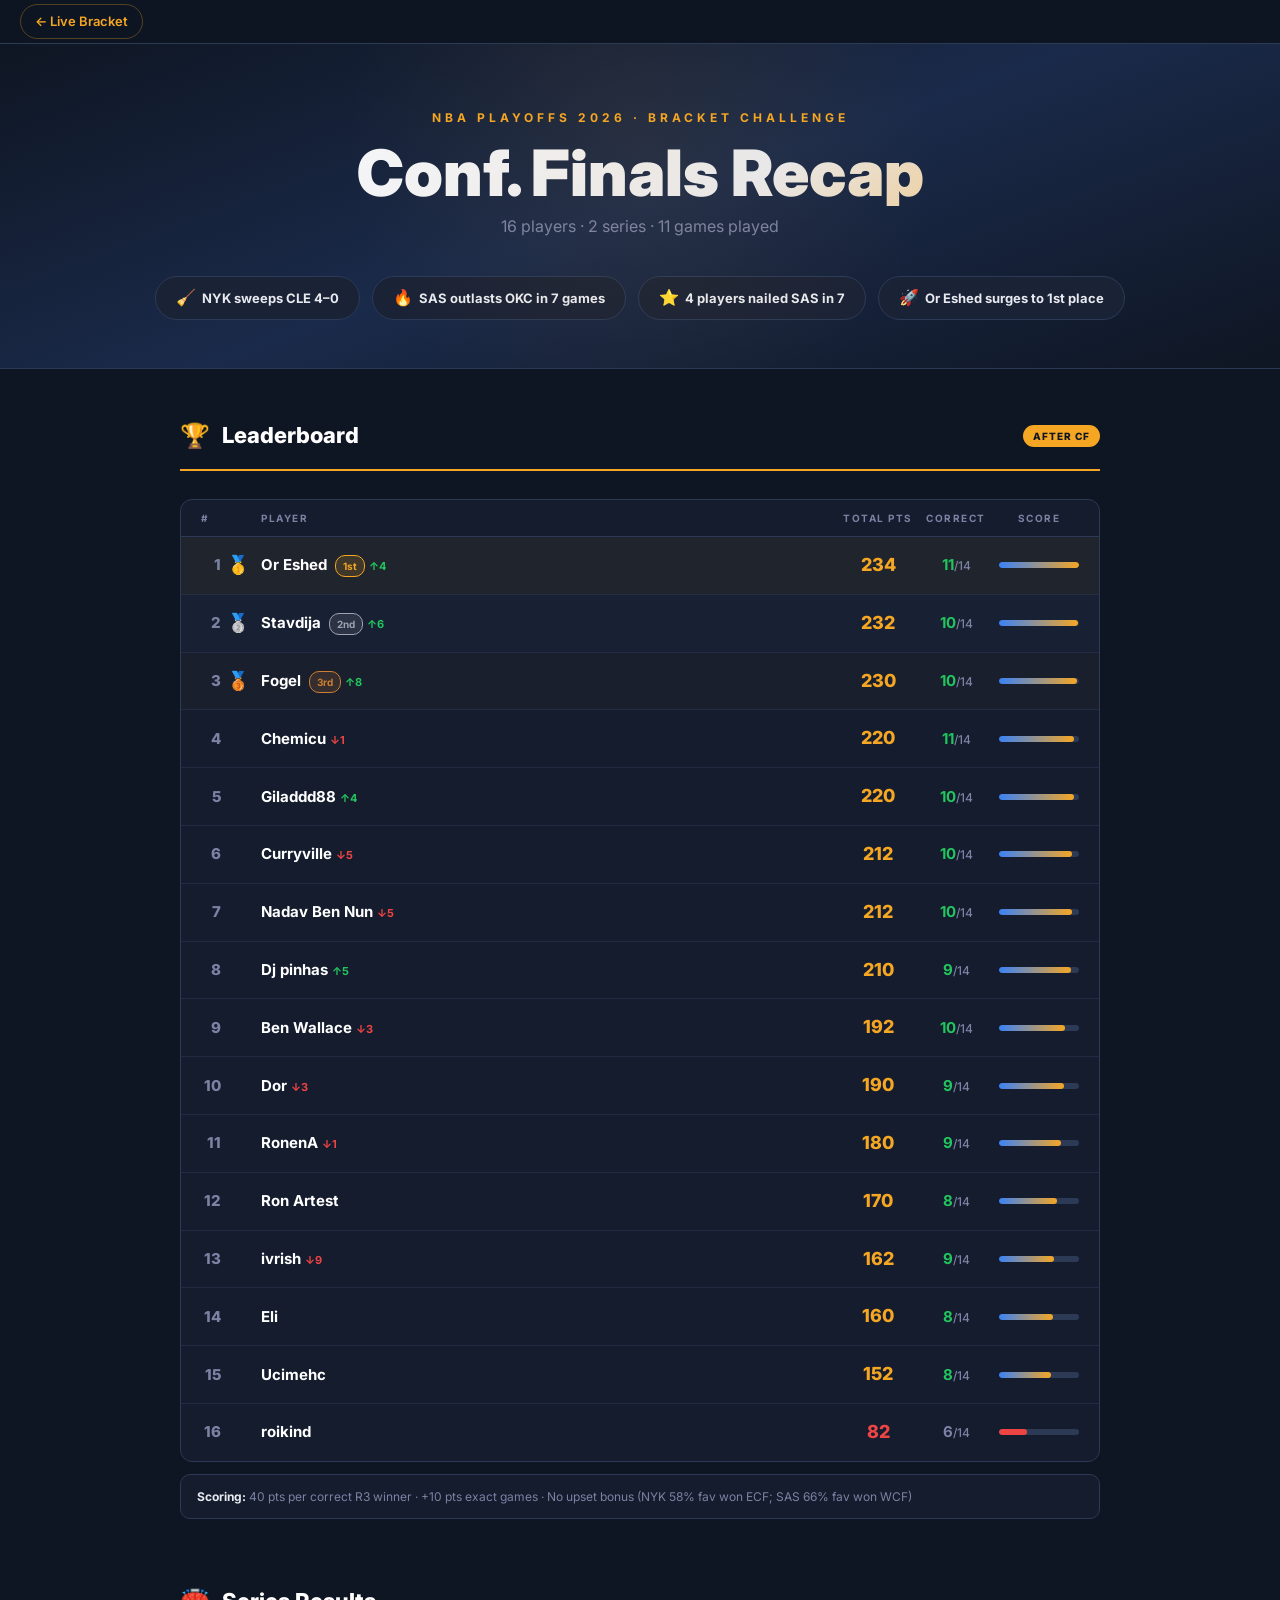
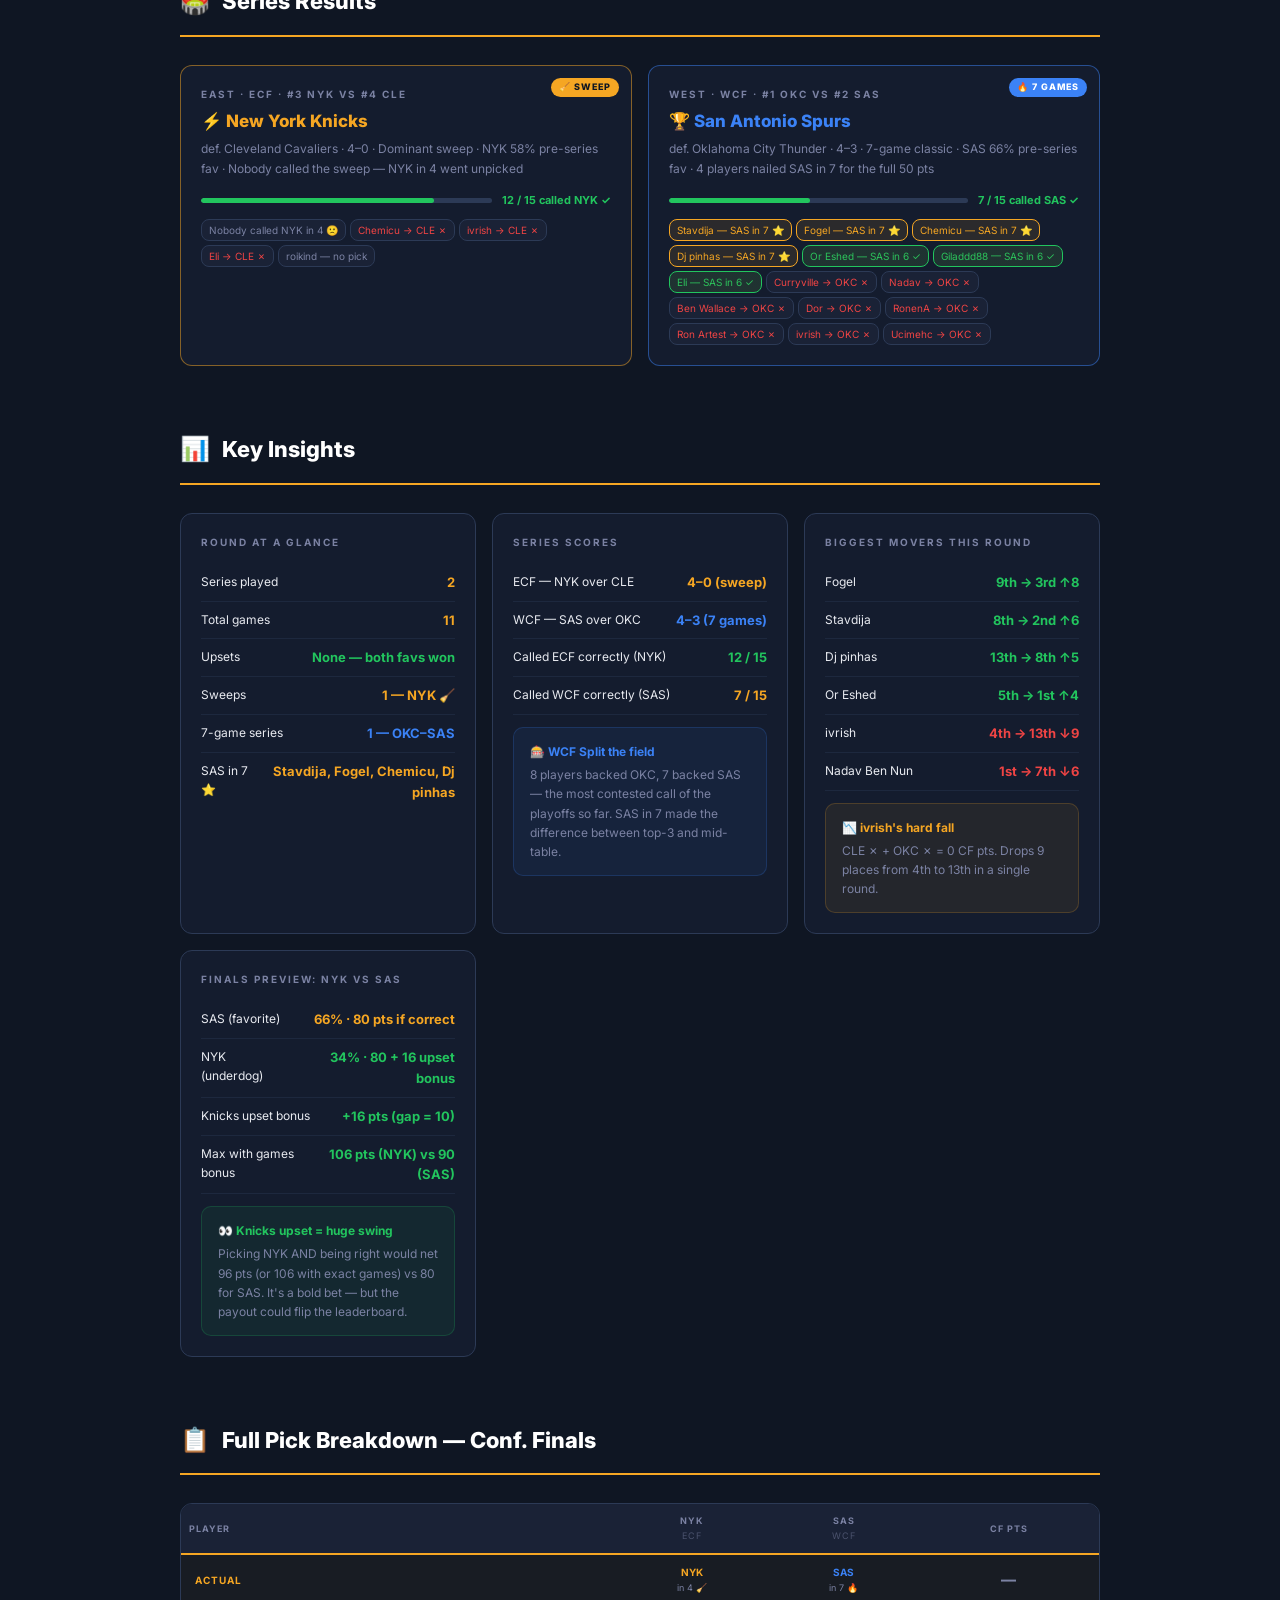
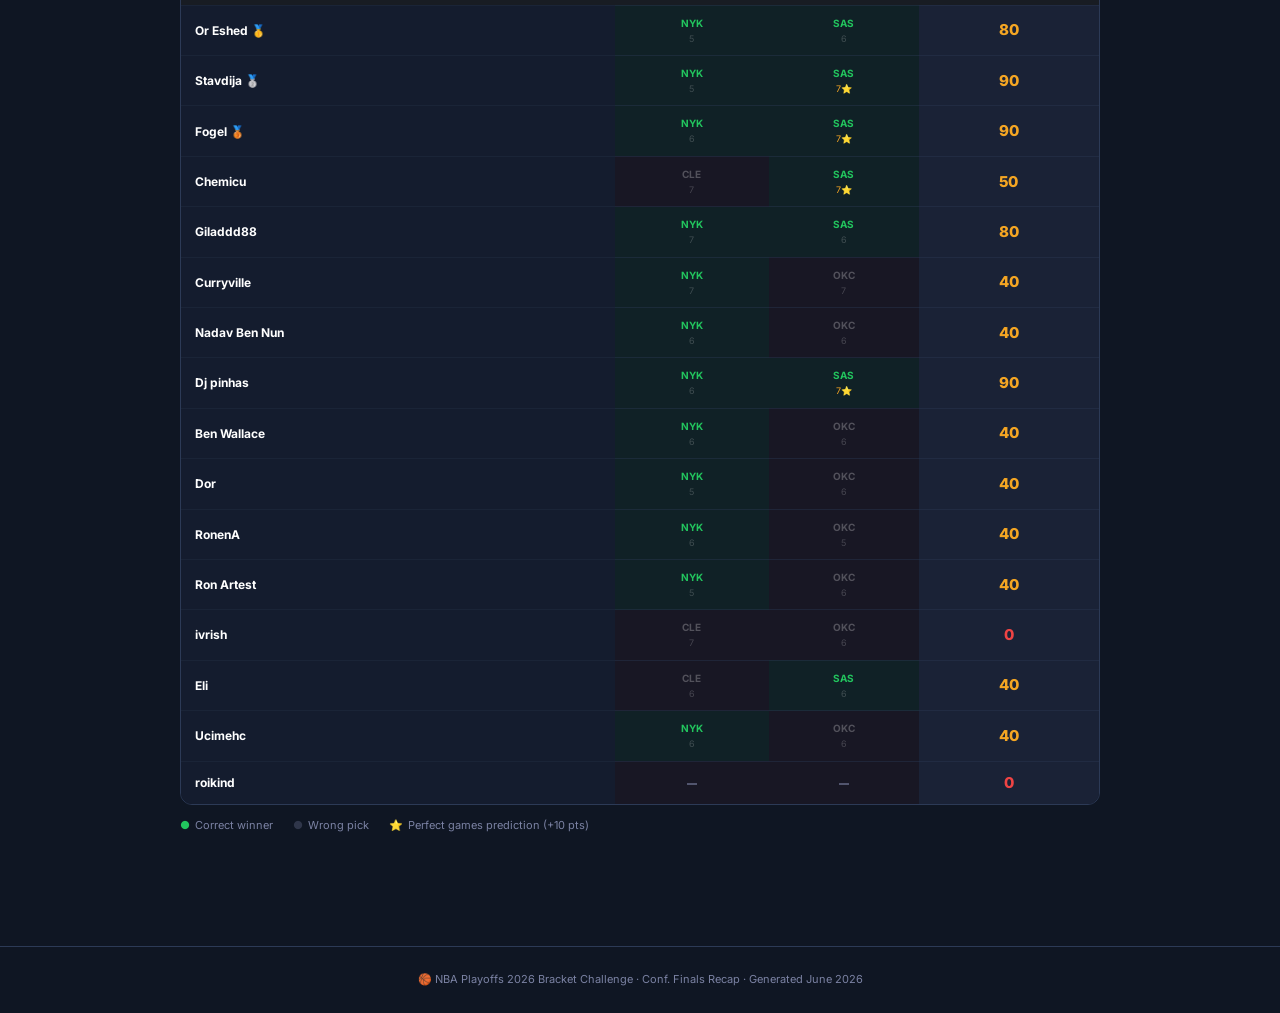
==== cf-recap.html @ 3fae3d91 "feat: add Conf. Finals recap page (cf-recap.html) NYK sweeps CLE 4-0; SAS defeats OKC 4-3 in 7 games" ====
<!DOCTYPE html>
<html lang="en">
<head>
<meta charset="UTF-8"/>
<meta name="viewport" content="width=device-width, initial-scale=1.0"/>
<title>NBA Playoffs 2026 — Conf. Finals Recap</title>
<link rel="preconnect" href="https://fonts.googleapis.com"/>
<link href="https://fonts.googleapis.com/css2?family=Inter:wght@400;500;600;700;800;900&display=swap" rel="stylesheet"/>
<style>
:root {
  --navy:   #0f1623;
  --navy2:  #141c2e;
  --navy3:  #1a2236;
  --border: #2c3a56;
  --gold:   #f5a623;
  --green:  #22c55e;
  --red:    #ef4444;
  --blue:   #3b82f6;
  --text:   #e8eaf0;
  --dim:    #7b82a3;
  --radius: 12px;
}
*{box-sizing:border-box;margin:0;padding:0}
html{scroll-behavior:smooth}
body{
  font-family:'Inter',-apple-system,sans-serif;
  background:var(--navy);color:var(--text);
  font-size:14px;line-height:1.6;
  min-height:100vh;
}

/* ── NAV ── */
nav{
  position:sticky;top:0;z-index:100;
  background:rgba(15,22,35,0.92);backdrop-filter:blur(12px);
  border-bottom:1px solid var(--border);
  padding:0 20px;
  display:flex;align-items:center;justify-content:flex-start;
  height:44px;
}
.back-link{
  padding:6px 14px;border-radius:20px;
  font-size:13px;font-weight:600;color:var(--gold);
  text-decoration:none;white-space:nowrap;
  border:1px solid rgba(245,166,35,.3);
  transition:background .15s;
}
.back-link:hover{background:rgba(245,166,35,.1)}

/* ── HERO ── */
.hero{
  background:linear-gradient(160deg,#0f1623 0%,#1a2a4a 50%,#0f1623 100%);
  padding:64px 24px 48px;text-align:center;
  border-bottom:1px solid var(--border);
  position:relative;overflow:hidden;
}
.hero::before{
  content:'';position:absolute;
  width:600px;height:600px;border-radius:50%;
  background:radial-gradient(circle,rgba(245,166,35,.07) 0%,transparent 70%);
  top:-200px;left:50%;transform:translateX(-50%);
  pointer-events:none;
}
.hero-eyebrow{font-size:12px;font-weight:700;letter-spacing:4px;text-transform:uppercase;color:var(--gold);margin-bottom:12px}
.hero-title{font-size:clamp(36px,7vw,64px);font-weight:900;line-height:1.05;
  background:linear-gradient(135deg,#fff 0%,#e8eaf0 60%,var(--gold) 100%);
  -webkit-background-clip:text;-webkit-text-fill-color:transparent;
  background-clip:text;margin-bottom:8px}
.hero-sub{font-size:16px;color:var(--dim);margin-bottom:36px}
.hero-pills{display:flex;gap:12px;justify-content:center;flex-wrap:wrap}
.pill{
  padding:8px 20px;border-radius:24px;
  background:var(--navy3);border:1px solid var(--border);
  font-size:13px;font-weight:700;
}
.pill span{color:var(--gold);margin-right:6px;font-size:16px}

/* ── LAYOUT ── */
.container{max-width:960px;margin:0 auto;padding:48px 20px}
.section{margin-bottom:64px;scroll-margin-top:64px}
.section-head{
  display:flex;align-items:center;gap:12px;
  margin-bottom:28px;padding-bottom:14px;
  border-bottom:2px solid var(--gold);
}
.section-icon{font-size:24px}
.section-title{font-size:22px;font-weight:800;color:#fff}
.section-badge{
  margin-left:auto;background:var(--gold);color:var(--navy);
  font-size:10px;font-weight:800;padding:3px 10px;border-radius:20px;
  letter-spacing:1px;text-transform:uppercase;
}

/* ── LEADERBOARD ── */
.lb-wrap{background:var(--navy2);border:1px solid var(--border);border-radius:var(--radius);overflow:hidden}
.lb-row{
  display:grid;
  grid-template-columns:52px 1fr 70px 70px 80px;
  align-items:center;
  padding:14px 20px;
  border-bottom:1px solid rgba(44,58,86,.5);
  transition:background .15s;
  gap:8px;
}
.lb-row:last-child{border-bottom:none}
.lb-row:hover{background:rgba(255,255,255,.02)}
.lb-row.gold-row{background:rgba(245,166,35,.05)}
.lb-row.silver-row{background:rgba(156,163,175,.03)}
.lb-row.bronze-row{background:rgba(205,127,50,.03)}
.lb-head{
  font-size:10px;font-weight:700;letter-spacing:1.5px;text-transform:uppercase;
  color:var(--dim);padding:10px 20px;
  display:grid;grid-template-columns:52px 1fr 70px 70px 80px;gap:8px;
  border-bottom:1px solid var(--border);
}
.lb-head span:nth-child(3),.lb-head span:nth-child(4),.lb-head span:nth-child(5){text-align:center}

.rank-wrap{display:flex;align-items:center;gap:6px}
.rank-n{font-size:15px;font-weight:800;color:var(--dim);min-width:20px;text-align:right}
.medal{font-size:18px}
.player-name{font-size:15px;font-weight:700;color:#fff}
.player-tag{
  display:inline-block;margin-left:8px;padding:2px 7px;
  border-radius:10px;font-size:10px;font-weight:700;vertical-align:middle;
}
.tag-g{background:rgba(245,166,35,.15);color:var(--gold);border:1px solid var(--gold)}
.tag-s{background:rgba(156,163,175,.15);color:#9ca3af;border:1px solid #9ca3af}
.tag-b{background:rgba(205,127,50,.15);color:#cd7f32;border:1px solid #cd7f32}

.arrow-up{font-size:11px;font-weight:700;color:var(--green);margin-left:4px}
.arrow-down{font-size:11px;font-weight:700;color:var(--red);margin-left:4px}

.pts{font-size:18px;font-weight:800;color:var(--gold);text-align:center}
.pts.low{color:var(--red)}
.correct{text-align:center;font-size:15px;font-weight:700;color:var(--green)}
.correct .tot{font-size:12px;color:var(--dim);font-weight:500}

.bar-col{display:flex;align-items:center;gap:8px}
.bar-bg{flex:1;height:6px;background:var(--border);border-radius:4px;overflow:hidden}
.bar-fill{height:100%;border-radius:4px;background:linear-gradient(90deg,var(--blue) 0%,var(--gold) 100%);transition:width .6s ease}
.bar-fill.red{background:var(--red)}

/* ── SERIES CARDS ── */
.series-grid{display:grid;grid-template-columns:repeat(auto-fit,minmax(280px,1fr));gap:16px}
.series-card{
  background:var(--navy2);border:1px solid var(--border);
  border-radius:var(--radius);padding:20px;
  transition:transform .2s,border-color .2s;
  position:relative;overflow:hidden;
}
.series-card:hover{transform:translateY(-2px)}
.series-card.sweep{border-color:rgba(245,166,35,.5)}
.series-card.classic{border-color:rgba(59,130,246,.5)}
.series-card.sweep::after{
  content:'🧹 SWEEP';
  position:absolute;top:12px;right:12px;
  background:var(--gold);color:var(--navy);
  font-size:9px;font-weight:800;letter-spacing:1px;
  padding:2px 8px;border-radius:10px;
}
.series-card.classic::after{
  content:'🔥 7 GAMES';
  position:absolute;top:12px;right:12px;
  background:var(--blue);color:#fff;
  font-size:9px;font-weight:800;letter-spacing:1px;
  padding:2px 8px;border-radius:10px;
}
.sc-conf{font-size:10px;font-weight:700;letter-spacing:2px;text-transform:uppercase;color:var(--dim);margin-bottom:6px}
.sc-winner{font-size:17px;font-weight:800;color:#fff;margin-bottom:4px}
.sc-winner.sweep-color{color:var(--gold)}
.sc-winner.classic-color{color:var(--blue)}
.sc-detail{font-size:12px;color:var(--dim);margin-bottom:14px}
.sc-bar-wrap{display:flex;align-items:center;gap:10px;margin-bottom:10px}
.sc-bar-bg{flex:1;height:5px;background:var(--border);border-radius:4px;overflow:hidden}
.sc-bar-fill{height:100%;border-radius:4px}
.sc-bar-fill.hit{background:var(--green)}
.sc-bar-fill.miss{background:var(--red)}
.sc-bar-label{font-size:11px;font-weight:700;white-space:nowrap}
.sc-bar-label.hit{color:var(--green)}
.sc-bar-label.miss{color:var(--red)}
.sc-names{display:flex;flex-wrap:wrap;gap:4px;margin-top:8px}
.sc-name{
  font-size:10px;padding:2px 7px;border-radius:8px;
  background:var(--navy3);color:var(--dim);border:1px solid var(--border);
}
.sc-name.hero{background:rgba(34,197,94,.1);color:var(--green);border-color:var(--green)}
.sc-name.star{background:rgba(245,166,35,.1);color:var(--gold);border-color:var(--gold)}

/* ── INSIGHTS ── */
.insights-grid{display:grid;grid-template-columns:repeat(auto-fit,minmax(280px,1fr));gap:16px}
.insight-card{
  background:var(--navy2);border:1px solid var(--border);
  border-radius:var(--radius);padding:20px;
}
.ic-title{
  font-size:10px;font-weight:700;letter-spacing:2px;text-transform:uppercase;
  color:var(--dim);margin-bottom:14px;
}
.ic-row{
  display:flex;align-items:flex-start;justify-content:space-between;
  padding:8px 0;border-bottom:1px solid rgba(44,58,86,.4);gap:12px;
}
.ic-row:last-child{border-bottom:none}
.ic-label{font-size:12px;color:var(--text)}
.ic-val{font-size:13px;font-weight:700;text-align:right}
.c-green{color:var(--green)}.c-gold{color:var(--gold)}.c-red{color:var(--red)}.c-blue{color:var(--blue)}

.callout{
  padding:14px 16px;border-radius:10px;margin-top:12px;
  font-size:12px;border:1px solid;
}
.callout.green{background:rgba(34,197,94,.07);border-color:rgba(34,197,94,.2);color:var(--green)}
.callout.gold{background:rgba(245,166,35,.07);border-color:rgba(245,166,35,.2);color:var(--gold)}
.callout.blue{background:rgba(59,130,246,.07);border-color:rgba(59,130,246,.2);color:var(--blue)}
.callout-head{font-weight:700;margin-bottom:4px}
.callout-body{color:var(--dim)}

/* ── PICK GRID ── */
.pick-scroll{overflow-x:auto;border-radius:var(--radius);border:1px solid var(--border)}
.pick-table{width:100%;border-collapse:collapse;font-size:11px;min-width:500px}
.pick-table th{
  padding:10px 8px;background:var(--navy3);
  font-size:9px;font-weight:700;letter-spacing:1px;text-transform:uppercase;
  color:var(--dim);text-align:center;border-bottom:1px solid var(--border);
  white-space:nowrap;
}
.pick-table th.left{text-align:left}
.pick-table td{
  padding:9px 8px;border-bottom:1px solid rgba(44,58,86,.4);
  text-align:center;vertical-align:middle;
}
.pick-table td.name-col{
  text-align:left;font-weight:700;font-size:12px;
  color:#fff;white-space:nowrap;padding-left:14px;
  background:var(--navy2);position:sticky;left:0;z-index:1;
}
.pick-table td.pts-col{font-size:15px;font-weight:800;color:var(--gold);background:var(--navy3)}
.pick-table td.pts-col.low{color:var(--red)}
.pick-table tr:last-child td{border-bottom:none}
.pick-table tr:hover td{background:rgba(255,255,255,.02)}
.pick-table tr:hover td.name-col{background:rgba(26,34,54,.9)}

.actual-row td{background:rgba(245,166,35,.04)!important;border-top:2px solid var(--gold)}
.actual-row td.name-col{color:var(--gold);font-size:10px;letter-spacing:1px}

.pc{display:flex;flex-direction:column;align-items:center;gap:1px}
.pc-team{font-size:10px;font-weight:700}
.pc-team.ok{color:var(--green)}
.pc-team.bad{color:rgba(255,255,255,.25)}
.pc-games{font-size:9px}
.pc-games.perfect{color:var(--gold)}
.pc-games.bad{color:rgba(255,255,255,.2)}

td.cell-ok{background:rgba(34,197,94,.06)!important}
td.cell-bad{background:rgba(239,68,68,.04)!important}

/* ── LEGEND ── */
.legend{display:flex;gap:20px;flex-wrap:wrap;margin-top:12px;font-size:11px;color:var(--dim)}
.legend-item{display:flex;align-items:center;gap:5px}

/* ── FOOTER ── */
footer{
  border-top:1px solid var(--border);
  padding:24px;text-align:center;
  font-size:11px;color:var(--dim);
}

/* ── RESPONSIVE ── */
@media(max-width:600px){
  .hero{padding:40px 16px 36px}
  .hero-pills{flex-direction:column;align-items:center}
  .pill{width:100%;max-width:320px;text-align:center}
  .container{padding:28px 14px}
  .section{margin-bottom:40px}
  .lb-row,.lb-head{grid-template-columns:44px 1fr 60px}
  .bar-col{display:none}
  .correct{display:none}
  .lb-head span:nth-child(4),.lb-head span:nth-child(5){display:none}
  .lb-row .correct{display:none}
  .series-grid,.insights-grid{grid-template-columns:1fr}
  .callout-body{font-size:11px}
}
</style>
</head>
<body>

<!-- NAV -->
<nav>
  <a class="back-link" href="index.html">← Live Bracket</a>
</nav>

<!-- HERO -->
<div class="hero">
  <div class="hero-eyebrow">NBA Playoffs 2026 · Bracket Challenge</div>
  <div class="hero-title">Conf. Finals Recap</div>
  <div class="hero-sub">16 players · 2 series · 11 games played</div>
  <div class="hero-pills">
    <div class="pill"><span>🧹</span>NYK sweeps CLE 4–0</div>
    <div class="pill"><span>🔥</span>SAS outlasts OKC in 7 games</div>
    <div class="pill"><span>⭐</span>4 players nailed SAS in 7</div>
    <div class="pill"><span>🚀</span>Or Eshed surges to 1st place</div>
  </div>
</div>

<div class="container">

<!-- ── LEADERBOARD ─────────────────────────────────────────── -->
<section class="section" id="leaderboard">
  <div class="section-head">
    <span class="section-icon">🏆</span>
    <span class="section-title">Leaderboard</span>
    <span class="section-badge">After CF</span>
  </div>

  <div class="lb-wrap">
    <div class="lb-head">
      <span>#</span><span>Player</span>
      <span style="text-align:center">Total Pts</span>
      <span style="text-align:center">Correct</span>
      <span>Score</span>
    </div>

    <div class="lb-row gold-row">
      <div class="rank-wrap"><span class="rank-n">1</span><span class="medal">🥇</span></div>
      <div><span class="player-name">Or Eshed</span><span class="player-tag tag-g">1st</span><span class="arrow-up">↑4</span></div>
      <div class="pts">234</div>
      <div class="correct">11<span class="tot">/14</span></div>
      <div class="bar-col"><div class="bar-bg"><div class="bar-fill" style="width:100%"></div></div></div>
    </div>
    <div class="lb-row silver-row">
      <div class="rank-wrap"><span class="rank-n">2</span><span class="medal">🥈</span></div>
      <div><span class="player-name">Stavdija</span><span class="player-tag tag-s">2nd</span><span class="arrow-up">↑6</span></div>
      <div class="pts">232</div>
      <div class="correct">10<span class="tot">/14</span></div>
      <div class="bar-col"><div class="bar-bg"><div class="bar-fill" style="width:99%"></div></div></div>
    </div>
    <div class="lb-row bronze-row">
      <div class="rank-wrap"><span class="rank-n">3</span><span class="medal">🥉</span></div>
      <div><span class="player-name">Fogel</span><span class="player-tag tag-b">3rd</span><span class="arrow-up">↑8</span></div>
      <div class="pts">230</div>
      <div class="correct">10<span class="tot">/14</span></div>
      <div class="bar-col"><div class="bar-bg"><div class="bar-fill" style="width:98%"></div></div></div>
    </div>
    <div class="lb-row">
      <div class="rank-wrap"><span class="rank-n">4</span></div>
      <div><span class="player-name">Chemicu</span><span class="arrow-down">↓1</span></div>
      <div class="pts">220</div>
      <div class="correct">11<span class="tot">/14</span></div>
      <div class="bar-col"><div class="bar-bg"><div class="bar-fill" style="width:94%"></div></div></div>
    </div>
    <div class="lb-row">
      <div class="rank-wrap"><span class="rank-n">5</span></div>
      <div><span class="player-name">Giladdd88</span><span class="arrow-up">↑4</span></div>
      <div class="pts">220</div>
      <div class="correct">10<span class="tot">/14</span></div>
      <div class="bar-col"><div class="bar-bg"><div class="bar-fill" style="width:94%"></div></div></div>
    </div>
    <div class="lb-row">
      <div class="rank-wrap"><span class="rank-n">6</span></div>
      <div><span class="player-name">Curryville</span><span class="arrow-down">↓5</span></div>
      <div class="pts">212</div>
      <div class="correct">10<span class="tot">/14</span></div>
      <div class="bar-col"><div class="bar-bg"><div class="bar-fill" style="width:91%"></div></div></div>
    </div>
    <div class="lb-row">
      <div class="rank-wrap"><span class="rank-n">7</span></div>
      <div><span class="player-name">Nadav Ben Nun</span><span class="arrow-down">↓5</span></div>
      <div class="pts">212</div>
      <div class="correct">10<span class="tot">/14</span></div>
      <div class="bar-col"><div class="bar-bg"><div class="bar-fill" style="width:91%"></div></div></div>
    </div>
    <div class="lb-row">
      <div class="rank-wrap"><span class="rank-n">8</span></div>
      <div><span class="player-name">Dj pinhas</span><span class="arrow-up">↑5</span></div>
      <div class="pts">210</div>
      <div class="correct">9<span class="tot">/14</span></div>
      <div class="bar-col"><div class="bar-bg"><div class="bar-fill" style="width:90%"></div></div></div>
    </div>
    <div class="lb-row">
      <div class="rank-wrap"><span class="rank-n">9</span></div>
      <div><span class="player-name">Ben Wallace</span><span class="arrow-down">↓3</span></div>
      <div class="pts">192</div>
      <div class="correct">10<span class="tot">/14</span></div>
      <div class="bar-col"><div class="bar-bg"><div class="bar-fill" style="width:82%"></div></div></div>
    </div>
    <div class="lb-row">
      <div class="rank-wrap"><span class="rank-n">10</span></div>
      <div><span class="player-name">Dor</span><span class="arrow-down">↓3</span></div>
      <div class="pts">190</div>
      <div class="correct">9<span class="tot">/14</span></div>
      <div class="bar-col"><div class="bar-bg"><div class="bar-fill" style="width:81%"></div></div></div>
    </div>
    <div class="lb-row">
      <div class="rank-wrap"><span class="rank-n">11</span></div>
      <div><span class="player-name">RonenA</span><span class="arrow-down">↓1</span></div>
      <div class="pts">180</div>
      <div class="correct">9<span class="tot">/14</span></div>
      <div class="bar-col"><div class="bar-bg"><div class="bar-fill" style="width:77%"></div></div></div>
    </div>
    <div class="lb-row">
      <div class="rank-wrap"><span class="rank-n">12</span></div>
      <div><span class="player-name">Ron Artest</span></div>
      <div class="pts">170</div>
      <div class="correct">8<span class="tot">/14</span></div>
      <div class="bar-col"><div class="bar-bg"><div class="bar-fill" style="width:73%"></div></div></div>
    </div>
    <div class="lb-row">
      <div class="rank-wrap"><span class="rank-n">13</span></div>
      <div><span class="player-name">ivrish</span><span class="arrow-down">↓9</span></div>
      <div class="pts">162</div>
      <div class="correct">9<span class="tot">/14</span></div>
      <div class="bar-col"><div class="bar-bg"><div class="bar-fill" style="width:69%"></div></div></div>
    </div>
    <div class="lb-row">
      <div class="rank-wrap"><span class="rank-n">14</span></div>
      <div><span class="player-name">Eli</span></div>
      <div class="pts">160</div>
      <div class="correct">8<span class="tot">/14</span></div>
      <div class="bar-col"><div class="bar-bg"><div class="bar-fill" style="width:68%"></div></div></div>
    </div>
    <div class="lb-row">
      <div class="rank-wrap"><span class="rank-n">15</span></div>
      <div><span class="player-name">Ucimehc</span></div>
      <div class="pts">152</div>
      <div class="correct">8<span class="tot">/14</span></div>
      <div class="bar-col"><div class="bar-bg"><div class="bar-fill" style="width:65%"></div></div></div>
    </div>
    <div class="lb-row">
      <div class="rank-wrap"><span class="rank-n">16</span></div>
      <div><span class="player-name">roikind</span></div>
      <div class="pts low">82</div>
      <div class="correct" style="color:var(--dim)">6<span class="tot">/14</span></div>
      <div class="bar-col"><div class="bar-bg"><div class="bar-fill red" style="width:35%"></div></div></div>
    </div>
  </div>

  <div style="margin-top:12px;padding:12px 16px;background:var(--navy2);border-radius:10px;border:1px solid var(--border);font-size:12px;color:var(--dim)">
    <strong style="color:var(--text)">Scoring:</strong> 40 pts per correct R3 winner · +10 pts exact games · No upset bonus (NYK 58% fav won ECF; SAS 66% fav won WCF)
  </div>
</section>

<!-- ── SERIES RESULTS ──────────────────────────────────────── -->
<section class="section" id="series">
  <div class="section-head">
    <span class="section-icon">🏟️</span>
    <span class="section-title">Series Results</span>
  </div>

  <div class="series-grid">

    <!-- ECF: NYK sweeps CLE -->
    <div class="series-card sweep">
      <div class="sc-conf">East · ECF · #3 NYK vs #4 CLE</div>
      <div class="sc-winner sweep-color">⚡ New York Knicks</div>
      <div class="sc-detail">def. Cleveland Cavaliers · 4–0 · Dominant sweep · NYK 58% pre-series fav · Nobody called the sweep — NYK in 4 went unpicked</div>
      <div class="sc-bar-wrap">
        <div class="sc-bar-bg"><div class="sc-bar-fill hit" style="width:80%"></div></div>
        <span class="sc-bar-label hit">12 / 15 called NYK ✓</span>
      </div>
      <div class="sc-names">
        <span class="sc-name" style="color:var(--dim)">Nobody called NYK in 4 🙁</span>
        <span class="sc-name" style="color:var(--red)">Chemicu → CLE ✗</span>
        <span class="sc-name" style="color:var(--red)">ivrish → CLE ✗</span>
        <span class="sc-name" style="color:var(--red)">Eli → CLE ✗</span>
        <span class="sc-name" style="color:var(--dim)">roikind — no pick</span>
      </div>
    </div>

    <!-- WCF: SAS over OKC in 7 -->
    <div class="series-card classic">
      <div class="sc-conf">West · WCF · #1 OKC vs #2 SAS</div>
      <div class="sc-winner classic-color">🏆 San Antonio Spurs</div>
      <div class="sc-detail">def. Oklahoma City Thunder · 4–3 · 7-game classic · SAS 66% pre-series fav · 4 players nailed SAS in 7 for the full 50 pts</div>
      <div class="sc-bar-wrap">
        <div class="sc-bar-bg"><div class="sc-bar-fill hit" style="width:47%"></div></div>
        <span class="sc-bar-label hit">7 / 15 called SAS ✓</span>
      </div>
      <div class="sc-names">
        <span class="sc-name star">Stavdija — SAS in 7 ⭐</span>
        <span class="sc-name star">Fogel — SAS in 7 ⭐</span>
        <span class="sc-name star">Chemicu — SAS in 7 ⭐</span>
        <span class="sc-name star">Dj pinhas — SAS in 7 ⭐</span>
        <span class="sc-name hero">Or Eshed — SAS in 6 ✓</span>
        <span class="sc-name hero">Giladdd88 — SAS in 6 ✓</span>
        <span class="sc-name hero">Eli — SAS in 6 ✓</span>
        <span class="sc-name" style="color:var(--red)">Curryville → OKC ✗</span>
        <span class="sc-name" style="color:var(--red)">Nadav → OKC ✗</span>
        <span class="sc-name" style="color:var(--red)">Ben Wallace → OKC ✗</span>
        <span class="sc-name" style="color:var(--red)">Dor → OKC ✗</span>
        <span class="sc-name" style="color:var(--red)">RonenA → OKC ✗</span>
        <span class="sc-name" style="color:var(--red)">Ron Artest → OKC ✗</span>
        <span class="sc-name" style="color:var(--red)">ivrish → OKC ✗</span>
        <span class="sc-name" style="color:var(--red)">Ucimehc → OKC ✗</span>
      </div>
    </div>

  </div>
</section>

<!-- ── INSIGHTS ────────────────────────────────────────────── -->
<section class="section" id="insights">
  <div class="section-head">
    <span class="section-icon">📊</span>
    <span class="section-title">Key Insights</span>
  </div>

  <div class="insights-grid">

    <!-- 1: Round at a Glance -->
    <div class="insight-card">
      <div class="ic-title">Round at a Glance</div>
      <div class="ic-row"><span class="ic-label">Series played</span><span class="ic-val c-gold">2</span></div>
      <div class="ic-row"><span class="ic-label">Total games</span><span class="ic-val c-gold">11</span></div>
      <div class="ic-row"><span class="ic-label">Upsets</span><span class="ic-val c-green">None — both favs won</span></div>
      <div class="ic-row"><span class="ic-label">Sweeps</span><span class="ic-val c-gold">1 — NYK 🧹</span></div>
      <div class="ic-row"><span class="ic-label">7-game series</span><span class="ic-val c-blue">1 — OKC–SAS</span></div>
      <div class="ic-row"><span class="ic-label">SAS in 7 ⭐</span><span class="ic-val c-gold">Stavdija, Fogel, Chemicu, Dj pinhas</span></div>
    </div>

    <!-- 2: Series Scores -->
    <div class="insight-card">
      <div class="ic-title">Series Scores</div>
      <div class="ic-row">
        <span class="ic-label">ECF — NYK over CLE</span>
        <span class="ic-val c-gold">4–0 (sweep)</span>
      </div>
      <div class="ic-row">
        <span class="ic-label">WCF — SAS over OKC</span>
        <span class="ic-val c-blue">4–3 (7 games)</span>
      </div>
      <div class="ic-row">
        <span class="ic-label">Called ECF correctly (NYK)</span>
        <span class="ic-val c-green">12 / 15</span>
      </div>
      <div class="ic-row">
        <span class="ic-label">Called WCF correctly (SAS)</span>
        <span class="ic-val c-gold">7 / 15</span>
      </div>
      <div class="callout blue">
        <div class="callout-head">🎰 WCF Split the field</div>
        <div class="callout-body">8 players backed OKC, 7 backed SAS — the most contested call of the playoffs so far. SAS in 7 made the difference between top-3 and mid-table.</div>
      </div>
    </div>

    <!-- 3: Biggest Movers -->
    <div class="insight-card">
      <div class="ic-title">Biggest Movers This Round</div>
      <div class="ic-row"><span class="ic-label">Fogel</span><span class="ic-val c-green">9th → 3rd ↑8</span></div>
      <div class="ic-row"><span class="ic-label">Stavdija</span><span class="ic-val c-green">8th → 2nd ↑6</span></div>
      <div class="ic-row"><span class="ic-label">Dj pinhas</span><span class="ic-val c-green">13th → 8th ↑5</span></div>
      <div class="ic-row"><span class="ic-label">Or Eshed</span><span class="ic-val c-green">5th → 1st ↑4</span></div>
      <div class="ic-row"><span class="ic-label">ivrish</span><span class="ic-val c-red">4th → 13th ↓9</span></div>
      <div class="ic-row"><span class="ic-label">Nadav Ben Nun</span><span class="ic-val c-red">1st → 7th ↓6</span></div>
      <div class="callout gold">
        <div class="callout-head">📉 ivrish's hard fall</div>
        <div class="callout-body">CLE ✗ + OKC ✗ = 0 CF pts. Drops 9 places from 4th to 13th in a single round.</div>
      </div>
    </div>

    <!-- 4: Finals Preview -->
    <div class="insight-card">
      <div class="ic-title">Finals Preview: NYK vs SAS</div>
      <div class="ic-row">
        <span class="ic-label">SAS (favorite)</span>
        <span class="ic-val c-gold">66% · 80 pts if correct</span>
      </div>
      <div class="ic-row">
        <span class="ic-label">NYK (underdog)</span>
        <span class="ic-val c-green">34% · 80 + 16 upset bonus</span>
      </div>
      <div class="ic-row">
        <span class="ic-label">Knicks upset bonus</span>
        <span class="ic-val c-green">+16 pts (gap = 10)</span>
      </div>
      <div class="ic-row">
        <span class="ic-label">Max with games bonus</span>
        <span class="ic-val c-green">106 pts (NYK) vs 90 (SAS)</span>
      </div>
      <div class="callout green">
        <div class="callout-head">👀 Knicks upset = huge swing</div>
        <div class="callout-body">Picking NYK AND being right would net 96 pts (or 106 with exact games) vs 80 for SAS. It's a bold bet — but the payout could flip the leaderboard.</div>
      </div>
    </div>

  </div>
</section>

<!-- ── PICK GRID ────────────────────────────────────────────── -->
<section class="section" id="picks">
  <div class="section-head">
    <span class="section-icon">📋</span>
    <span class="section-title">Full Pick Breakdown — Conf. Finals</span>
  </div>

  <div class="pick-scroll">
    <table class="pick-table">
      <thead>
        <tr>
          <th class="left" style="min-width:130px">Player</th>
          <th>NYK<br><span style="opacity:.5;font-weight:400">ECF</span></th>
          <th>SAS<br><span style="opacity:.5;font-weight:400">WCF</span></th>
          <th>CF Pts</th>
        </tr>
      </thead>
      <tbody>
        <!-- ACTUAL -->
        <tr class="actual-row">
          <td class="name-col" style="font-size:10px;letter-spacing:1px;color:var(--gold)">ACTUAL</td>
          <td><div class="pc"><span style="font-size:10px;color:var(--gold);font-weight:700">NYK</span><span style="font-size:9px;color:var(--dim)">in 4 🧹</span></div></td>
          <td><div class="pc"><span style="font-size:10px;color:var(--blue);font-weight:700">SAS</span><span style="font-size:9px;color:var(--dim)">in 7 🔥</span></div></td>
          <td class="pts-col" style="color:var(--dim)">—</td>
        </tr>
        <!-- Or Eshed 234, CF=80 -->
        <tr>
          <td class="name-col">Or Eshed 🥇</td>
          <td class="cell-ok"><div class="pc"><span class="pc-team ok">NYK</span><span class="pc-games bad">5</span></div></td>
          <td class="cell-ok"><div class="pc"><span class="pc-team ok">SAS</span><span class="pc-games bad">6</span></div></td>
          <td class="pts-col">80</td>
        </tr>
        <!-- Stavdija 232, CF=90 -->
        <tr>
          <td class="name-col">Stavdija 🥈</td>
          <td class="cell-ok"><div class="pc"><span class="pc-team ok">NYK</span><span class="pc-games bad">5</span></div></td>
          <td class="cell-ok"><div class="pc"><span class="pc-team ok">SAS</span><span class="pc-games perfect">7⭐</span></div></td>
          <td class="pts-col">90</td>
        </tr>
        <!-- Fogel 230, CF=90 -->
        <tr>
          <td class="name-col">Fogel 🥉</td>
          <td class="cell-ok"><div class="pc"><span class="pc-team ok">NYK</span><span class="pc-games bad">6</span></div></td>
          <td class="cell-ok"><div class="pc"><span class="pc-team ok">SAS</span><span class="pc-games perfect">7⭐</span></div></td>
          <td class="pts-col">90</td>
        </tr>
        <!-- Chemicu 220, CF=50 -->
        <tr>
          <td class="name-col">Chemicu</td>
          <td class="cell-bad"><div class="pc"><span class="pc-team bad">CLE</span><span class="pc-games bad">7</span></div></td>
          <td class="cell-ok"><div class="pc"><span class="pc-team ok">SAS</span><span class="pc-games perfect">7⭐</span></div></td>
          <td class="pts-col">50</td>
        </tr>
        <!-- Giladdd88 220, CF=80 -->
        <tr>
          <td class="name-col">Giladdd88</td>
          <td class="cell-ok"><div class="pc"><span class="pc-team ok">NYK</span><span class="pc-games bad">7</span></div></td>
          <td class="cell-ok"><div class="pc"><span class="pc-team ok">SAS</span><span class="pc-games bad">6</span></div></td>
          <td class="pts-col">80</td>
        </tr>
        <!-- Curryville 212, CF=40 -->
        <tr>
          <td class="name-col">Curryville</td>
          <td class="cell-ok"><div class="pc"><span class="pc-team ok">NYK</span><span class="pc-games bad">7</span></div></td>
          <td class="cell-bad"><div class="pc"><span class="pc-team bad">OKC</span><span class="pc-games bad">7</span></div></td>
          <td class="pts-col">40</td>
        </tr>
        <!-- Nadav 212, CF=40 -->
        <tr>
          <td class="name-col">Nadav Ben Nun</td>
          <td class="cell-ok"><div class="pc"><span class="pc-team ok">NYK</span><span class="pc-games bad">6</span></div></td>
          <td class="cell-bad"><div class="pc"><span class="pc-team bad">OKC</span><span class="pc-games bad">6</span></div></td>
          <td class="pts-col">40</td>
        </tr>
        <!-- Dj pinhas 210, CF=90 -->
        <tr>
          <td class="name-col">Dj pinhas</td>
          <td class="cell-ok"><div class="pc"><span class="pc-team ok">NYK</span><span class="pc-games bad">6</span></div></td>
          <td class="cell-ok"><div class="pc"><span class="pc-team ok">SAS</span><span class="pc-games perfect">7⭐</span></div></td>
          <td class="pts-col">90</td>
        </tr>
        <!-- Ben Wallace 192, CF=40 -->
        <tr>
          <td class="name-col">Ben Wallace</td>
          <td class="cell-ok"><div class="pc"><span class="pc-team ok">NYK</span><span class="pc-games bad">6</span></div></td>
          <td class="cell-bad"><div class="pc"><span class="pc-team bad">OKC</span><span class="pc-games bad">6</span></div></td>
          <td class="pts-col">40</td>
        </tr>
        <!-- Dor 190, CF=40 -->
        <tr>
          <td class="name-col">Dor</td>
          <td class="cell-ok"><div class="pc"><span class="pc-team ok">NYK</span><span class="pc-games bad">5</span></div></td>
          <td class="cell-bad"><div class="pc"><span class="pc-team bad">OKC</span><span class="pc-games bad">6</span></div></td>
          <td class="pts-col">40</td>
        </tr>
        <!-- RonenA 180, CF=40 -->
        <tr>
          <td class="name-col">RonenA</td>
          <td class="cell-ok"><div class="pc"><span class="pc-team ok">NYK</span><span class="pc-games bad">6</span></div></td>
          <td class="cell-bad"><div class="pc"><span class="pc-team bad">OKC</span><span class="pc-games bad">5</span></div></td>
          <td class="pts-col">40</td>
        </tr>
        <!-- Ron Artest 170, CF=40 -->
        <tr>
          <td class="name-col">Ron Artest</td>
          <td class="cell-ok"><div class="pc"><span class="pc-team ok">NYK</span><span class="pc-games bad">5</span></div></td>
          <td class="cell-bad"><div class="pc"><span class="pc-team bad">OKC</span><span class="pc-games bad">6</span></div></td>
          <td class="pts-col">40</td>
        </tr>
        <!-- ivrish 162, CF=0 -->
        <tr>
          <td class="name-col">ivrish</td>
          <td class="cell-bad"><div class="pc"><span class="pc-team bad">CLE</span><span class="pc-games bad">7</span></div></td>
          <td class="cell-bad"><div class="pc"><span class="pc-team bad">OKC</span><span class="pc-games bad">6</span></div></td>
          <td class="pts-col low">0</td>
        </tr>
        <!-- Eli 160, CF=40 -->
        <tr>
          <td class="name-col">Eli</td>
          <td class="cell-bad"><div class="pc"><span class="pc-team bad">CLE</span><span class="pc-games bad">6</span></div></td>
          <td class="cell-ok"><div class="pc"><span class="pc-team ok">SAS</span><span class="pc-games bad">6</span></div></td>
          <td class="pts-col">40</td>
        </tr>
        <!-- Ucimehc 152, CF=40 -->
        <tr>
          <td class="name-col">Ucimehc</td>
          <td class="cell-ok"><div class="pc"><span class="pc-team ok">NYK</span><span class="pc-games bad">6</span></div></td>
          <td class="cell-bad"><div class="pc"><span class="pc-team bad">OKC</span><span class="pc-games bad">6</span></div></td>
          <td class="pts-col">40</td>
        </tr>
        <!-- roikind 82, CF=0 -->
        <tr>
          <td class="name-col">roikind</td>
          <td class="cell-bad"><div class="pc"><span class="pc-team bad" style="color:var(--dim)">—</span></div></td>
          <td class="cell-bad"><div class="pc"><span class="pc-team bad" style="color:var(--dim)">—</span></div></td>
          <td class="pts-col low">0</td>
        </tr>
      </tbody>
    </table>
  </div>

  <div class="legend">
    <span class="legend-item"><span style="color:var(--green)">●</span> Correct winner</span>
    <span class="legend-item"><span style="opacity:.3">●</span> Wrong pick</span>
    <span class="legend-item"><span style="color:var(--gold)">⭐</span> Perfect games prediction (+10 pts)</span>
  </div>
</section>

</div><!-- /container -->

<footer>
  🏀 NBA Playoffs 2026 Bracket Challenge · Conf. Finals Recap · Generated June 2026
</footer>

<script>
window.addEventListener('load', () => {
  document.querySelectorAll('.bar-fill').forEach(el => {
    const w = el.style.width;
    el.style.width = '0';
    setTimeout(() => { el.style.width = w; }, 100);
  });
});
</script>
</body>
</html>
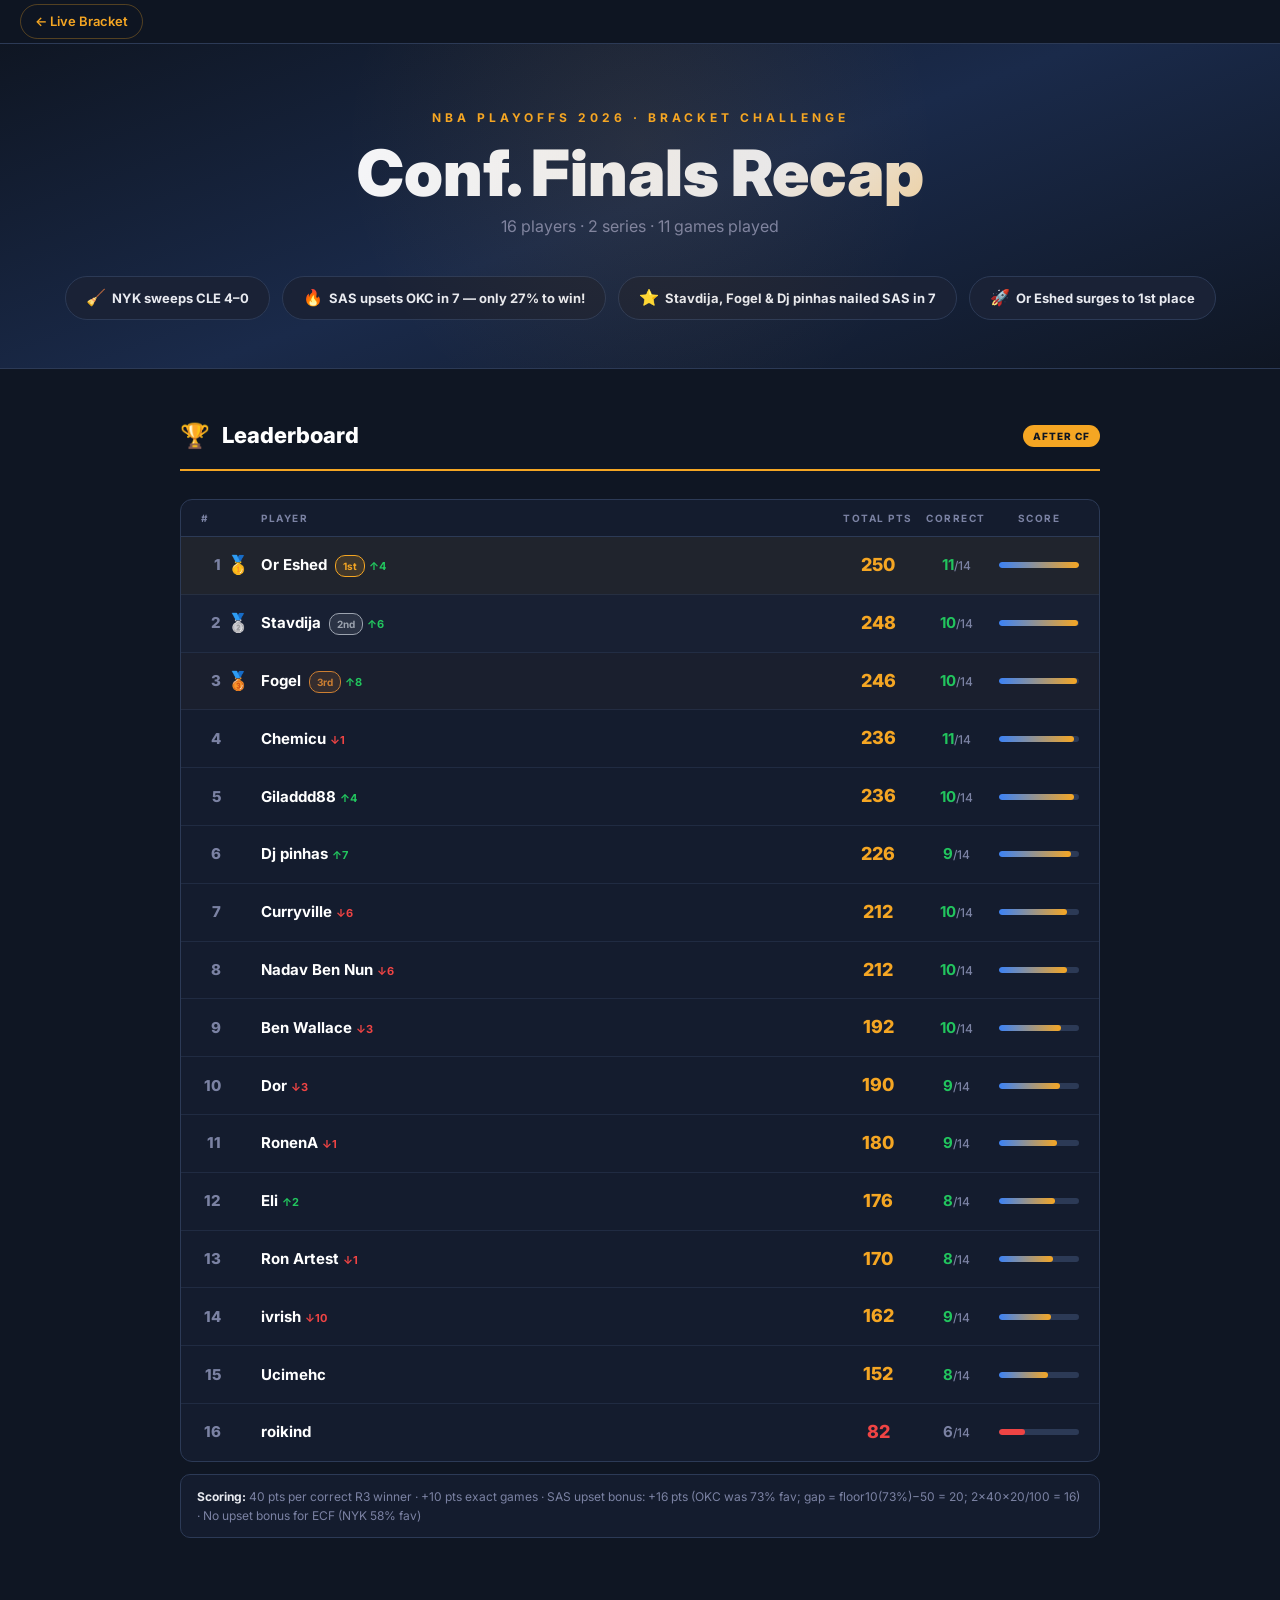
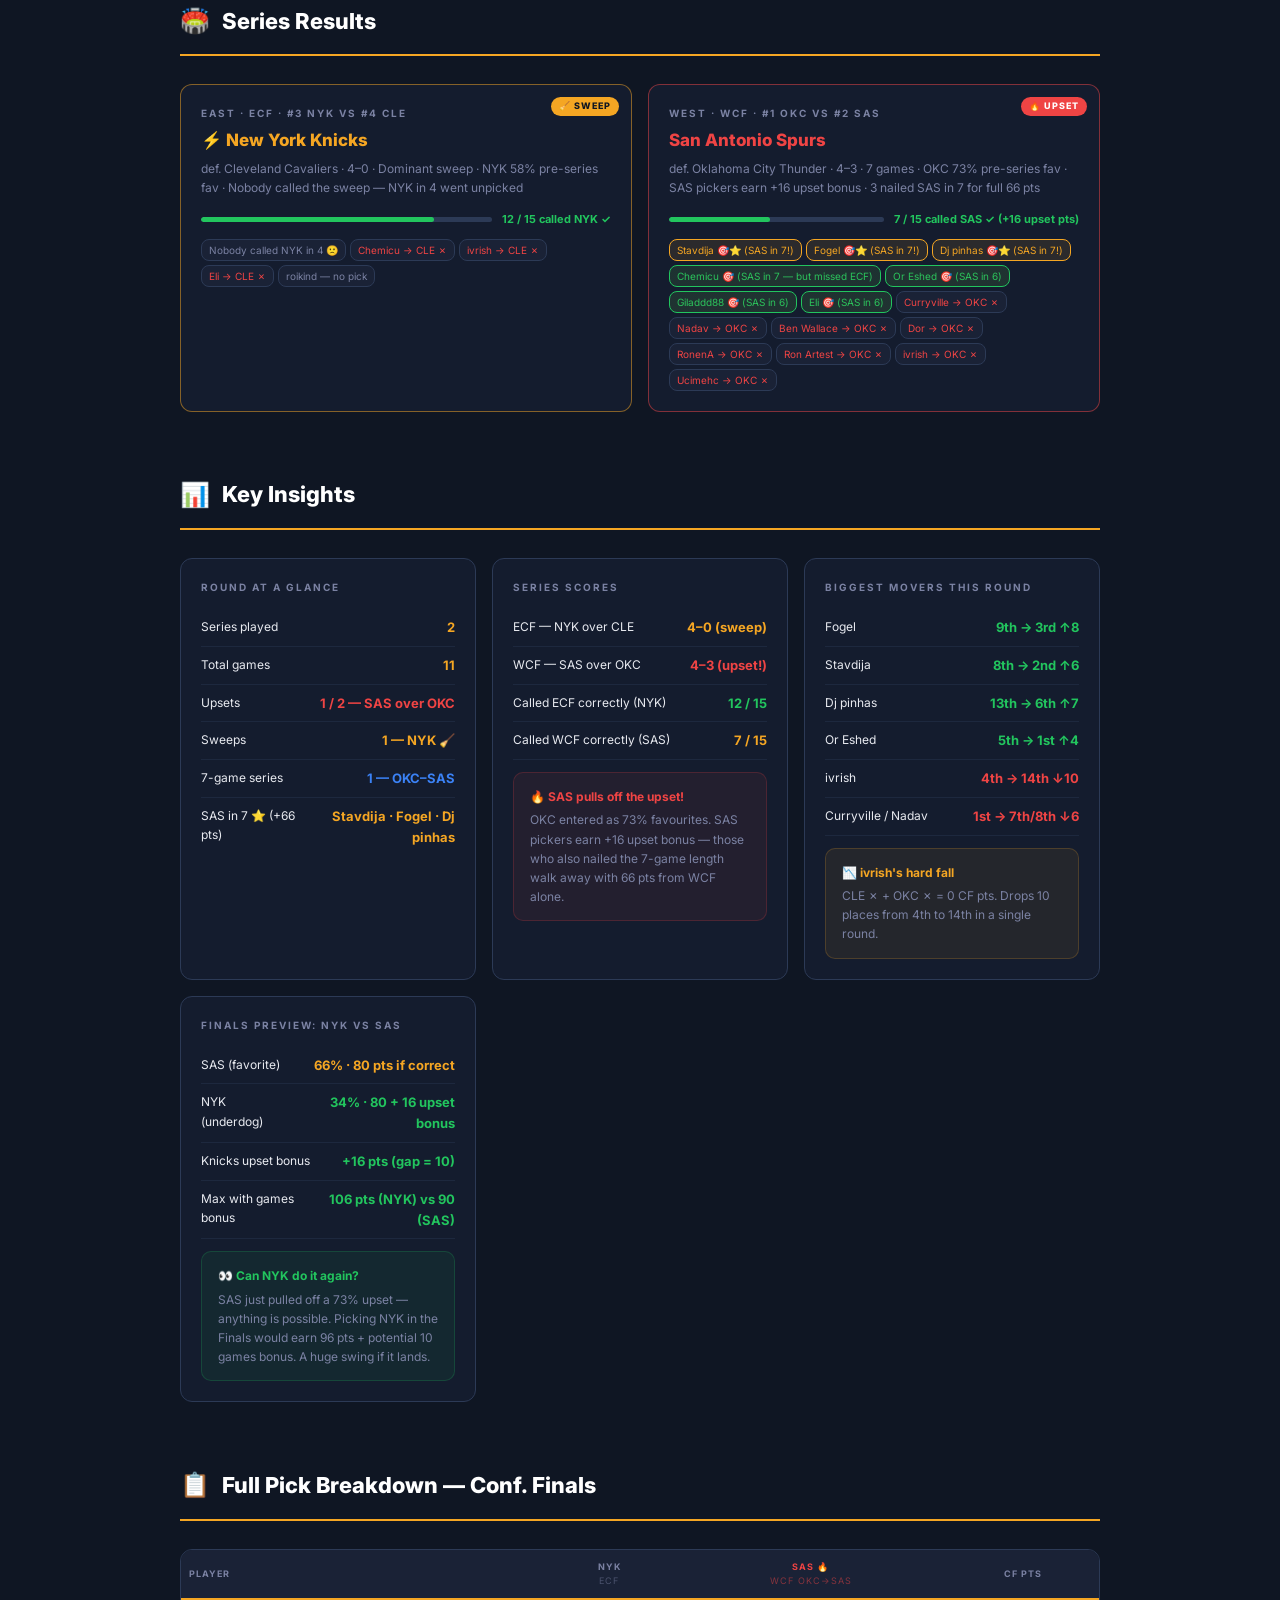
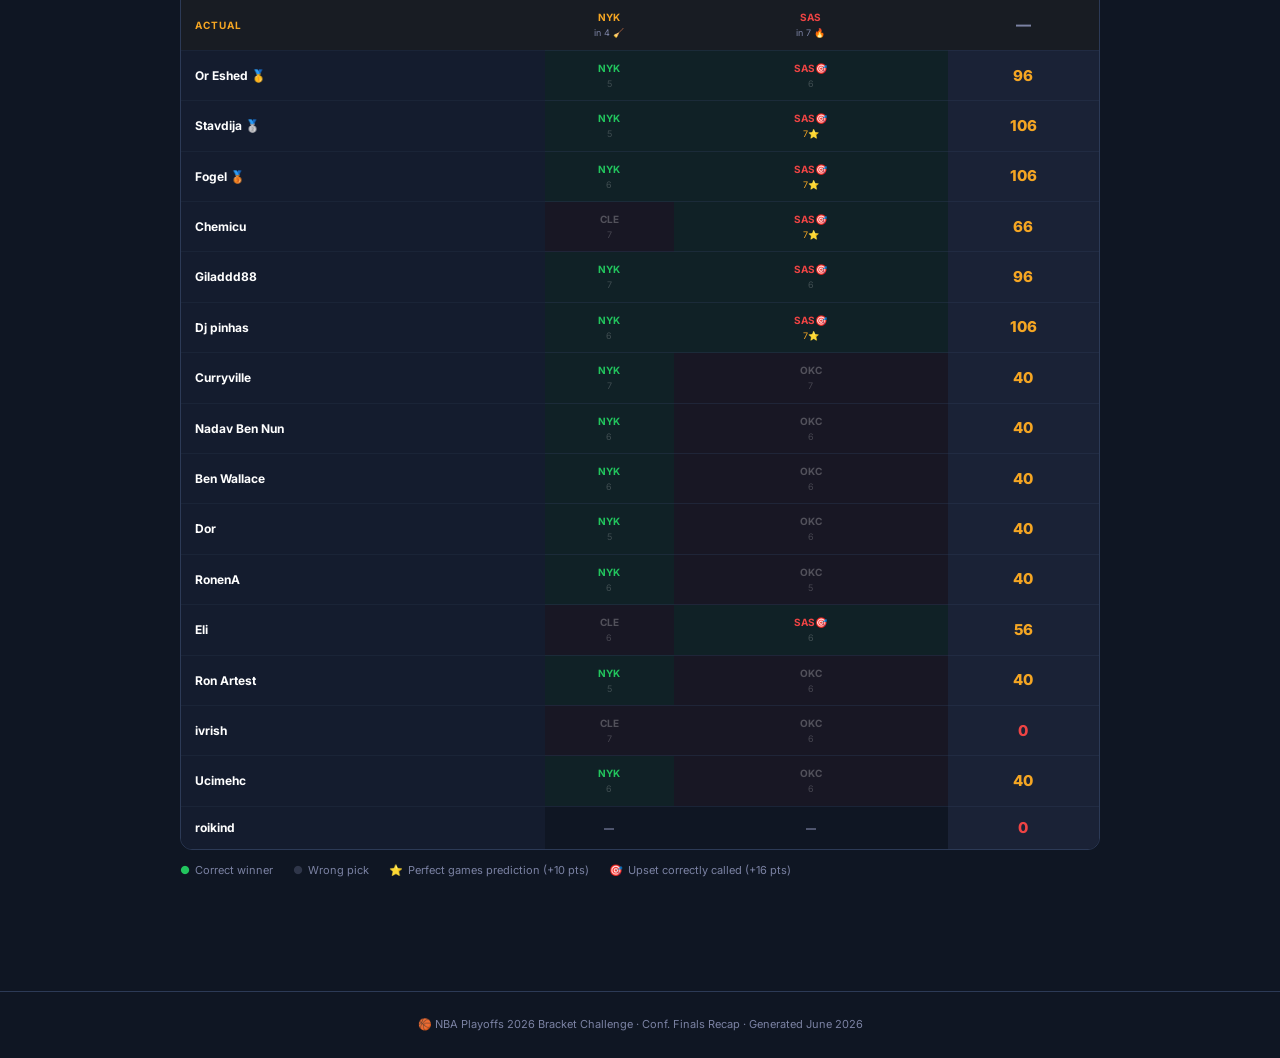
==== commit 39b91ccb: "fix: restore WCF odds to OKC 73%/SAS 27% — SAS was the underdog WCF: revert to OKC 73% / SAS 27% so " ====
--- a/cf-recap.html
+++ b/cf-recap.html
@@ -149,8 +149,15 @@
   position:relative;overflow:hidden;
 }
 .series-card:hover{transform:translateY(-2px)}
+.series-card.upset{border-color:rgba(239,68,68,.5)}
 .series-card.sweep{border-color:rgba(245,166,35,.5)}
-.series-card.classic{border-color:rgba(59,130,246,.5)}
+.series-card.upset::after{
+  content:'🔥 UPSET';
+  position:absolute;top:12px;right:12px;
+  background:var(--red);color:#fff;
+  font-size:9px;font-weight:800;letter-spacing:1px;
+  padding:2px 8px;border-radius:10px;
+}
 .series-card.sweep::after{
   content:'🧹 SWEEP';
   position:absolute;top:12px;right:12px;
@@ -158,17 +165,10 @@
   font-size:9px;font-weight:800;letter-spacing:1px;
   padding:2px 8px;border-radius:10px;
 }
-.series-card.classic::after{
-  content:'🔥 7 GAMES';
-  position:absolute;top:12px;right:12px;
-  background:var(--blue);color:#fff;
-  font-size:9px;font-weight:800;letter-spacing:1px;
-  padding:2px 8px;border-radius:10px;
-}
 .sc-conf{font-size:10px;font-weight:700;letter-spacing:2px;text-transform:uppercase;color:var(--dim);margin-bottom:6px}
 .sc-winner{font-size:17px;font-weight:800;color:#fff;margin-bottom:4px}
+.sc-winner.upset-color{color:var(--red)}
 .sc-winner.sweep-color{color:var(--gold)}
-.sc-winner.classic-color{color:var(--blue)}
 .sc-detail{font-size:12px;color:var(--dim);margin-bottom:14px}
 .sc-bar-wrap{display:flex;align-items:center;gap:10px;margin-bottom:10px}
 .sc-bar-bg{flex:1;height:5px;background:var(--border);border-radius:4px;overflow:hidden}
@@ -211,7 +211,7 @@
 }
 .callout.green{background:rgba(34,197,94,.07);border-color:rgba(34,197,94,.2);color:var(--green)}
 .callout.gold{background:rgba(245,166,35,.07);border-color:rgba(245,166,35,.2);color:var(--gold)}
-.callout.blue{background:rgba(59,130,246,.07);border-color:rgba(59,130,246,.2);color:var(--blue)}
+.callout.red{background:rgba(239,68,68,.07);border-color:rgba(239,68,68,.2);color:var(--red)}
 .callout-head{font-weight:700;margin-bottom:4px}
 .callout-body{color:var(--dim)}
 
@@ -225,6 +225,7 @@
   white-space:nowrap;
 }
 .pick-table th.left{text-align:left}
+.pick-table th.upset-h{color:var(--red)}
 .pick-table td{
   padding:9px 8px;border-bottom:1px solid rgba(44,58,86,.4);
   text-align:center;vertical-align:middle;
@@ -247,6 +248,7 @@
 .pc-team{font-size:10px;font-weight:700}
 .pc-team.ok{color:var(--green)}
 .pc-team.bad{color:rgba(255,255,255,.25)}
+.pc-team.upset-ok{color:var(--red)}
 .pc-games{font-size:9px}
 .pc-games.perfect{color:var(--gold)}
 .pc-games.bad{color:rgba(255,255,255,.2)}
@@ -296,8 +298,8 @@
   <div class="hero-sub">16 players · 2 series · 11 games played</div>
   <div class="hero-pills">
     <div class="pill"><span>🧹</span>NYK sweeps CLE 4–0</div>
-    <div class="pill"><span>🔥</span>SAS outlasts OKC in 7 games</div>
-    <div class="pill"><span>⭐</span>4 players nailed SAS in 7</div>
+    <div class="pill"><span>🔥</span>SAS upsets OKC in 7 — only 27% to win!</div>
+    <div class="pill"><span>⭐</span>Stavdija, Fogel &amp; Dj pinhas nailed SAS in 7</div>
     <div class="pill"><span>🚀</span>Or Eshed surges to 1st place</div>
   </div>
 </div>
@@ -323,119 +325,119 @@
     <div class="lb-row gold-row">
       <div class="rank-wrap"><span class="rank-n">1</span><span class="medal">🥇</span></div>
       <div><span class="player-name">Or Eshed</span><span class="player-tag tag-g">1st</span><span class="arrow-up">↑4</span></div>
-      <div class="pts">234</div>
+      <div class="pts">250</div>
       <div class="correct">11<span class="tot">/14</span></div>
       <div class="bar-col"><div class="bar-bg"><div class="bar-fill" style="width:100%"></div></div></div>
     </div>
     <div class="lb-row silver-row">
       <div class="rank-wrap"><span class="rank-n">2</span><span class="medal">🥈</span></div>
       <div><span class="player-name">Stavdija</span><span class="player-tag tag-s">2nd</span><span class="arrow-up">↑6</span></div>
-      <div class="pts">232</div>
+      <div class="pts">248</div>
       <div class="correct">10<span class="tot">/14</span></div>
       <div class="bar-col"><div class="bar-bg"><div class="bar-fill" style="width:99%"></div></div></div>
     </div>
     <div class="lb-row bronze-row">
       <div class="rank-wrap"><span class="rank-n">3</span><span class="medal">🥉</span></div>
       <div><span class="player-name">Fogel</span><span class="player-tag tag-b">3rd</span><span class="arrow-up">↑8</span></div>
-      <div class="pts">230</div>
+      <div class="pts">246</div>
       <div class="correct">10<span class="tot">/14</span></div>
       <div class="bar-col"><div class="bar-bg"><div class="bar-fill" style="width:98%"></div></div></div>
     </div>
     <div class="lb-row">
       <div class="rank-wrap"><span class="rank-n">4</span></div>
       <div><span class="player-name">Chemicu</span><span class="arrow-down">↓1</span></div>
-      <div class="pts">220</div>
+      <div class="pts">236</div>
       <div class="correct">11<span class="tot">/14</span></div>
       <div class="bar-col"><div class="bar-bg"><div class="bar-fill" style="width:94%"></div></div></div>
     </div>
     <div class="lb-row">
       <div class="rank-wrap"><span class="rank-n">5</span></div>
       <div><span class="player-name">Giladdd88</span><span class="arrow-up">↑4</span></div>
-      <div class="pts">220</div>
+      <div class="pts">236</div>
       <div class="correct">10<span class="tot">/14</span></div>
       <div class="bar-col"><div class="bar-bg"><div class="bar-fill" style="width:94%"></div></div></div>
     </div>
     <div class="lb-row">
       <div class="rank-wrap"><span class="rank-n">6</span></div>
-      <div><span class="player-name">Curryville</span><span class="arrow-down">↓5</span></div>
+      <div><span class="player-name">Dj pinhas</span><span class="arrow-up">↑7</span></div>
+      <div class="pts">226</div>
+      <div class="correct">9<span class="tot">/14</span></div>
+      <div class="bar-col"><div class="bar-bg"><div class="bar-fill" style="width:90%"></div></div></div>
+    </div>
+    <div class="lb-row">
+      <div class="rank-wrap"><span class="rank-n">7</span></div>
+      <div><span class="player-name">Curryville</span><span class="arrow-down">↓6</span></div>
       <div class="pts">212</div>
       <div class="correct">10<span class="tot">/14</span></div>
-      <div class="bar-col"><div class="bar-bg"><div class="bar-fill" style="width:91%"></div></div></div>
-    </div>
-    <div class="lb-row">
-      <div class="rank-wrap"><span class="rank-n">7</span></div>
-      <div><span class="player-name">Nadav Ben Nun</span><span class="arrow-down">↓5</span></div>
+      <div class="bar-col"><div class="bar-bg"><div class="bar-fill" style="width:85%"></div></div></div>
+    </div>
+    <div class="lb-row">
+      <div class="rank-wrap"><span class="rank-n">8</span></div>
+      <div><span class="player-name">Nadav Ben Nun</span><span class="arrow-down">↓6</span></div>
       <div class="pts">212</div>
       <div class="correct">10<span class="tot">/14</span></div>
-      <div class="bar-col"><div class="bar-bg"><div class="bar-fill" style="width:91%"></div></div></div>
-    </div>
-    <div class="lb-row">
-      <div class="rank-wrap"><span class="rank-n">8</span></div>
-      <div><span class="player-name">Dj pinhas</span><span class="arrow-up">↑5</span></div>
-      <div class="pts">210</div>
-      <div class="correct">9<span class="tot">/14</span></div>
-      <div class="bar-col"><div class="bar-bg"><div class="bar-fill" style="width:90%"></div></div></div>
+      <div class="bar-col"><div class="bar-bg"><div class="bar-fill" style="width:85%"></div></div></div>
     </div>
     <div class="lb-row">
       <div class="rank-wrap"><span class="rank-n">9</span></div>
       <div><span class="player-name">Ben Wallace</span><span class="arrow-down">↓3</span></div>
       <div class="pts">192</div>
       <div class="correct">10<span class="tot">/14</span></div>
-      <div class="bar-col"><div class="bar-bg"><div class="bar-fill" style="width:82%"></div></div></div>
+      <div class="bar-col"><div class="bar-bg"><div class="bar-fill" style="width:77%"></div></div></div>
     </div>
     <div class="lb-row">
       <div class="rank-wrap"><span class="rank-n">10</span></div>
       <div><span class="player-name">Dor</span><span class="arrow-down">↓3</span></div>
       <div class="pts">190</div>
       <div class="correct">9<span class="tot">/14</span></div>
-      <div class="bar-col"><div class="bar-bg"><div class="bar-fill" style="width:81%"></div></div></div>
+      <div class="bar-col"><div class="bar-bg"><div class="bar-fill" style="width:76%"></div></div></div>
     </div>
     <div class="lb-row">
       <div class="rank-wrap"><span class="rank-n">11</span></div>
       <div><span class="player-name">RonenA</span><span class="arrow-down">↓1</span></div>
       <div class="pts">180</div>
       <div class="correct">9<span class="tot">/14</span></div>
-      <div class="bar-col"><div class="bar-bg"><div class="bar-fill" style="width:77%"></div></div></div>
+      <div class="bar-col"><div class="bar-bg"><div class="bar-fill" style="width:72%"></div></div></div>
     </div>
     <div class="lb-row">
       <div class="rank-wrap"><span class="rank-n">12</span></div>
-      <div><span class="player-name">Ron Artest</span></div>
+      <div><span class="player-name">Eli</span><span class="arrow-up">↑2</span></div>
+      <div class="pts">176</div>
+      <div class="correct">8<span class="tot">/14</span></div>
+      <div class="bar-col"><div class="bar-bg"><div class="bar-fill" style="width:70%"></div></div></div>
+    </div>
+    <div class="lb-row">
+      <div class="rank-wrap"><span class="rank-n">13</span></div>
+      <div><span class="player-name">Ron Artest</span><span class="arrow-down">↓1</span></div>
       <div class="pts">170</div>
       <div class="correct">8<span class="tot">/14</span></div>
-      <div class="bar-col"><div class="bar-bg"><div class="bar-fill" style="width:73%"></div></div></div>
-    </div>
-    <div class="lb-row">
-      <div class="rank-wrap"><span class="rank-n">13</span></div>
-      <div><span class="player-name">ivrish</span><span class="arrow-down">↓9</span></div>
+      <div class="bar-col"><div class="bar-bg"><div class="bar-fill" style="width:68%"></div></div></div>
+    </div>
+    <div class="lb-row">
+      <div class="rank-wrap"><span class="rank-n">14</span></div>
+      <div><span class="player-name">ivrish</span><span class="arrow-down">↓10</span></div>
       <div class="pts">162</div>
       <div class="correct">9<span class="tot">/14</span></div>
-      <div class="bar-col"><div class="bar-bg"><div class="bar-fill" style="width:69%"></div></div></div>
-    </div>
-    <div class="lb-row">
-      <div class="rank-wrap"><span class="rank-n">14</span></div>
-      <div><span class="player-name">Eli</span></div>
-      <div class="pts">160</div>
-      <div class="correct">8<span class="tot">/14</span></div>
-      <div class="bar-col"><div class="bar-bg"><div class="bar-fill" style="width:68%"></div></div></div>
+      <div class="bar-col"><div class="bar-bg"><div class="bar-fill" style="width:65%"></div></div></div>
     </div>
     <div class="lb-row">
       <div class="rank-wrap"><span class="rank-n">15</span></div>
       <div><span class="player-name">Ucimehc</span></div>
       <div class="pts">152</div>
       <div class="correct">8<span class="tot">/14</span></div>
-      <div class="bar-col"><div class="bar-bg"><div class="bar-fill" style="width:65%"></div></div></div>
+      <div class="bar-col"><div class="bar-bg"><div class="bar-fill" style="width:61%"></div></div></div>
     </div>
     <div class="lb-row">
       <div class="rank-wrap"><span class="rank-n">16</span></div>
       <div><span class="player-name">roikind</span></div>
       <div class="pts low">82</div>
       <div class="correct" style="color:var(--dim)">6<span class="tot">/14</span></div>
-      <div class="bar-col"><div class="bar-bg"><div class="bar-fill red" style="width:35%"></div></div></div>
+      <div class="bar-col"><div class="bar-bg"><div class="bar-fill red" style="width:33%"></div></div></div>
     </div>
   </div>
 
   <div style="margin-top:12px;padding:12px 16px;background:var(--navy2);border-radius:10px;border:1px solid var(--border);font-size:12px;color:var(--dim)">
-    <strong style="color:var(--text)">Scoring:</strong> 40 pts per correct R3 winner · +10 pts exact games · No upset bonus (NYK 58% fav won ECF; SAS 66% fav won WCF)
+    <strong style="color:var(--text)">Scoring:</strong> 40 pts per correct R3 winner · +10 pts exact games · SAS upset bonus: +16 pts (OKC was 73% fav; gap = floor10(73%)−50 = 20; 2×40×20/100 = 16) · No upset bonus for ECF (NYK 58% fav)
   </div>
 </section>
 
@@ -466,23 +468,23 @@
       </div>
     </div>
 
-    <!-- WCF: SAS over OKC in 7 -->
-    <div class="series-card classic">
+    <!-- WCF: SAS upsets OKC in 7 -->
+    <div class="series-card upset">
       <div class="sc-conf">West · WCF · #1 OKC vs #2 SAS</div>
-      <div class="sc-winner classic-color">🏆 San Antonio Spurs</div>
-      <div class="sc-detail">def. Oklahoma City Thunder · 4–3 · 7-game classic · SAS 66% pre-series fav · 4 players nailed SAS in 7 for the full 50 pts</div>
+      <div class="sc-winner upset-color">San Antonio Spurs</div>
+      <div class="sc-detail">def. Oklahoma City Thunder · 4–3 · 7 games · OKC 73% pre-series fav · SAS pickers earn +16 upset bonus · 3 nailed SAS in 7 for full 66 pts</div>
       <div class="sc-bar-wrap">
         <div class="sc-bar-bg"><div class="sc-bar-fill hit" style="width:47%"></div></div>
-        <span class="sc-bar-label hit">7 / 15 called SAS ✓</span>
+        <span class="sc-bar-label hit">7 / 15 called SAS ✓ (+16 upset pts)</span>
       </div>
       <div class="sc-names">
-        <span class="sc-name star">Stavdija — SAS in 7 ⭐</span>
-        <span class="sc-name star">Fogel — SAS in 7 ⭐</span>
-        <span class="sc-name star">Chemicu — SAS in 7 ⭐</span>
-        <span class="sc-name star">Dj pinhas — SAS in 7 ⭐</span>
-        <span class="sc-name hero">Or Eshed — SAS in 6 ✓</span>
-        <span class="sc-name hero">Giladdd88 — SAS in 6 ✓</span>
-        <span class="sc-name hero">Eli — SAS in 6 ✓</span>
+        <span class="sc-name star">Stavdija 🎯⭐ (SAS in 7!)</span>
+        <span class="sc-name star">Fogel 🎯⭐ (SAS in 7!)</span>
+        <span class="sc-name star">Dj pinhas 🎯⭐ (SAS in 7!)</span>
+        <span class="sc-name hero">Chemicu 🎯 (SAS in 7 — but missed ECF)</span>
+        <span class="sc-name hero">Or Eshed 🎯 (SAS in 6)</span>
+        <span class="sc-name hero">Giladdd88 🎯 (SAS in 6)</span>
+        <span class="sc-name hero">Eli 🎯 (SAS in 6)</span>
         <span class="sc-name" style="color:var(--red)">Curryville → OKC ✗</span>
         <span class="sc-name" style="color:var(--red)">Nadav → OKC ✗</span>
         <span class="sc-name" style="color:var(--red)">Ben Wallace → OKC ✗</span>
@@ -511,10 +513,10 @@
       <div class="ic-title">Round at a Glance</div>
       <div class="ic-row"><span class="ic-label">Series played</span><span class="ic-val c-gold">2</span></div>
       <div class="ic-row"><span class="ic-label">Total games</span><span class="ic-val c-gold">11</span></div>
-      <div class="ic-row"><span class="ic-label">Upsets</span><span class="ic-val c-green">None — both favs won</span></div>
+      <div class="ic-row"><span class="ic-label">Upsets</span><span class="ic-val c-red">1 / 2 — SAS over OKC</span></div>
       <div class="ic-row"><span class="ic-label">Sweeps</span><span class="ic-val c-gold">1 — NYK 🧹</span></div>
       <div class="ic-row"><span class="ic-label">7-game series</span><span class="ic-val c-blue">1 — OKC–SAS</span></div>
-      <div class="ic-row"><span class="ic-label">SAS in 7 ⭐</span><span class="ic-val c-gold">Stavdija, Fogel, Chemicu, Dj pinhas</span></div>
+      <div class="ic-row"><span class="ic-label">SAS in 7 ⭐ (+66 pts)</span><span class="ic-val c-gold">Stavdija · Fogel · Dj pinhas</span></div>
     </div>
 
     <!-- 2: Series Scores -->
@@ -526,7 +528,7 @@
       </div>
       <div class="ic-row">
         <span class="ic-label">WCF — SAS over OKC</span>
-        <span class="ic-val c-blue">4–3 (7 games)</span>
+        <span class="ic-val c-red">4–3 (upset!)</span>
       </div>
       <div class="ic-row">
         <span class="ic-label">Called ECF correctly (NYK)</span>
@@ -536,9 +538,9 @@
         <span class="ic-label">Called WCF correctly (SAS)</span>
         <span class="ic-val c-gold">7 / 15</span>
       </div>
-      <div class="callout blue">
-        <div class="callout-head">🎰 WCF Split the field</div>
-        <div class="callout-body">8 players backed OKC, 7 backed SAS — the most contested call of the playoffs so far. SAS in 7 made the difference between top-3 and mid-table.</div>
+      <div class="callout red">
+        <div class="callout-head">🔥 SAS pulls off the upset!</div>
+        <div class="callout-body">OKC entered as 73% favourites. SAS pickers earn +16 upset bonus — those who also nailed the 7-game length walk away with 66 pts from WCF alone.</div>
       </div>
     </div>
 
@@ -547,13 +549,13 @@
       <div class="ic-title">Biggest Movers This Round</div>
       <div class="ic-row"><span class="ic-label">Fogel</span><span class="ic-val c-green">9th → 3rd ↑8</span></div>
       <div class="ic-row"><span class="ic-label">Stavdija</span><span class="ic-val c-green">8th → 2nd ↑6</span></div>
-      <div class="ic-row"><span class="ic-label">Dj pinhas</span><span class="ic-val c-green">13th → 8th ↑5</span></div>
+      <div class="ic-row"><span class="ic-label">Dj pinhas</span><span class="ic-val c-green">13th → 6th ↑7</span></div>
       <div class="ic-row"><span class="ic-label">Or Eshed</span><span class="ic-val c-green">5th → 1st ↑4</span></div>
-      <div class="ic-row"><span class="ic-label">ivrish</span><span class="ic-val c-red">4th → 13th ↓9</span></div>
-      <div class="ic-row"><span class="ic-label">Nadav Ben Nun</span><span class="ic-val c-red">1st → 7th ↓6</span></div>
+      <div class="ic-row"><span class="ic-label">ivrish</span><span class="ic-val c-red">4th → 14th ↓10</span></div>
+      <div class="ic-row"><span class="ic-label">Curryville / Nadav</span><span class="ic-val c-red">1st → 7th/8th ↓6</span></div>
       <div class="callout gold">
         <div class="callout-head">📉 ivrish's hard fall</div>
-        <div class="callout-body">CLE ✗ + OKC ✗ = 0 CF pts. Drops 9 places from 4th to 13th in a single round.</div>
+        <div class="callout-body">CLE ✗ + OKC ✗ = 0 CF pts. Drops 10 places from 4th to 14th in a single round.</div>
       </div>
     </div>
 
@@ -577,8 +579,8 @@
         <span class="ic-val c-green">106 pts (NYK) vs 90 (SAS)</span>
       </div>
       <div class="callout green">
-        <div class="callout-head">👀 Knicks upset = huge swing</div>
-        <div class="callout-body">Picking NYK AND being right would net 96 pts (or 106 with exact games) vs 80 for SAS. It's a bold bet — but the payout could flip the leaderboard.</div>
+        <div class="callout-head">👀 Can NYK do it again?</div>
+        <div class="callout-body">SAS just pulled off a 73% upset — anything is possible. Picking NYK in the Finals would earn 96 pts + potential 10 games bonus. A huge swing if it lands.</div>
       </div>
     </div>
 
@@ -598,7 +600,7 @@
         <tr>
           <th class="left" style="min-width:130px">Player</th>
           <th>NYK<br><span style="opacity:.5;font-weight:400">ECF</span></th>
-          <th>SAS<br><span style="opacity:.5;font-weight:400">WCF</span></th>
+          <th class="upset-h">SAS 🔥<br><span style="opacity:.5;font-weight:400">WCF OKC→SAS</span></th>
           <th>CF Pts</th>
         </tr>
       </thead>
@@ -607,43 +609,50 @@
         <tr class="actual-row">
           <td class="name-col" style="font-size:10px;letter-spacing:1px;color:var(--gold)">ACTUAL</td>
           <td><div class="pc"><span style="font-size:10px;color:var(--gold);font-weight:700">NYK</span><span style="font-size:9px;color:var(--dim)">in 4 🧹</span></div></td>
-          <td><div class="pc"><span style="font-size:10px;color:var(--blue);font-weight:700">SAS</span><span style="font-size:9px;color:var(--dim)">in 7 🔥</span></div></td>
+          <td><div class="pc"><span style="font-size:10px;color:var(--red);font-weight:700">SAS</span><span style="font-size:9px;color:var(--dim)">in 7 🔥</span></div></td>
           <td class="pts-col" style="color:var(--dim)">—</td>
         </tr>
-        <!-- Or Eshed 234, CF=80 -->
+        <!-- Or Eshed 250, CF=96 -->
         <tr>
           <td class="name-col">Or Eshed 🥇</td>
           <td class="cell-ok"><div class="pc"><span class="pc-team ok">NYK</span><span class="pc-games bad">5</span></div></td>
-          <td class="cell-ok"><div class="pc"><span class="pc-team ok">SAS</span><span class="pc-games bad">6</span></div></td>
-          <td class="pts-col">80</td>
-        </tr>
-        <!-- Stavdija 232, CF=90 -->
+          <td class="cell-ok"><div class="pc"><span class="pc-team upset-ok">SAS🎯</span><span class="pc-games bad">6</span></div></td>
+          <td class="pts-col">96</td>
+        </tr>
+        <!-- Stavdija 248, CF=106 -->
         <tr>
           <td class="name-col">Stavdija 🥈</td>
           <td class="cell-ok"><div class="pc"><span class="pc-team ok">NYK</span><span class="pc-games bad">5</span></div></td>
-          <td class="cell-ok"><div class="pc"><span class="pc-team ok">SAS</span><span class="pc-games perfect">7⭐</span></div></td>
-          <td class="pts-col">90</td>
-        </tr>
-        <!-- Fogel 230, CF=90 -->
+          <td class="cell-ok"><div class="pc"><span class="pc-team upset-ok">SAS🎯</span><span class="pc-games perfect">7⭐</span></div></td>
+          <td class="pts-col">106</td>
+        </tr>
+        <!-- Fogel 246, CF=106 -->
         <tr>
           <td class="name-col">Fogel 🥉</td>
           <td class="cell-ok"><div class="pc"><span class="pc-team ok">NYK</span><span class="pc-games bad">6</span></div></td>
-          <td class="cell-ok"><div class="pc"><span class="pc-team ok">SAS</span><span class="pc-games perfect">7⭐</span></div></td>
-          <td class="pts-col">90</td>
-        </tr>
-        <!-- Chemicu 220, CF=50 -->
+          <td class="cell-ok"><div class="pc"><span class="pc-team upset-ok">SAS🎯</span><span class="pc-games perfect">7⭐</span></div></td>
+          <td class="pts-col">106</td>
+        </tr>
+        <!-- Chemicu 236, CF=66 -->
         <tr>
           <td class="name-col">Chemicu</td>
           <td class="cell-bad"><div class="pc"><span class="pc-team bad">CLE</span><span class="pc-games bad">7</span></div></td>
-          <td class="cell-ok"><div class="pc"><span class="pc-team ok">SAS</span><span class="pc-games perfect">7⭐</span></div></td>
-          <td class="pts-col">50</td>
-        </tr>
-        <!-- Giladdd88 220, CF=80 -->
+          <td class="cell-ok"><div class="pc"><span class="pc-team upset-ok">SAS🎯</span><span class="pc-games perfect">7⭐</span></div></td>
+          <td class="pts-col">66</td>
+        </tr>
+        <!-- Giladdd88 236, CF=96 -->
         <tr>
           <td class="name-col">Giladdd88</td>
           <td class="cell-ok"><div class="pc"><span class="pc-team ok">NYK</span><span class="pc-games bad">7</span></div></td>
-          <td class="cell-ok"><div class="pc"><span class="pc-team ok">SAS</span><span class="pc-games bad">6</span></div></td>
-          <td class="pts-col">80</td>
+          <td class="cell-ok"><div class="pc"><span class="pc-team upset-ok">SAS🎯</span><span class="pc-games bad">6</span></div></td>
+          <td class="pts-col">96</td>
+        </tr>
+        <!-- Dj pinhas 226, CF=106 -->
+        <tr>
+          <td class="name-col">Dj pinhas</td>
+          <td class="cell-ok"><div class="pc"><span class="pc-team ok">NYK</span><span class="pc-games bad">6</span></div></td>
+          <td class="cell-ok"><div class="pc"><span class="pc-team upset-ok">SAS🎯</span><span class="pc-games perfect">7⭐</span></div></td>
+          <td class="pts-col">106</td>
         </tr>
         <!-- Curryville 212, CF=40 -->
         <tr>
@@ -659,13 +668,6 @@
           <td class="cell-bad"><div class="pc"><span class="pc-team bad">OKC</span><span class="pc-games bad">6</span></div></td>
           <td class="pts-col">40</td>
         </tr>
-        <!-- Dj pinhas 210, CF=90 -->
-        <tr>
-          <td class="name-col">Dj pinhas</td>
-          <td class="cell-ok"><div class="pc"><span class="pc-team ok">NYK</span><span class="pc-games bad">6</span></div></td>
-          <td class="cell-ok"><div class="pc"><span class="pc-team ok">SAS</span><span class="pc-games perfect">7⭐</span></div></td>
-          <td class="pts-col">90</td>
-        </tr>
         <!-- Ben Wallace 192, CF=40 -->
         <tr>
           <td class="name-col">Ben Wallace</td>
@@ -687,6 +689,13 @@
           <td class="cell-bad"><div class="pc"><span class="pc-team bad">OKC</span><span class="pc-games bad">5</span></div></td>
           <td class="pts-col">40</td>
         </tr>
+        <!-- Eli 176, CF=56 -->
+        <tr>
+          <td class="name-col">Eli</td>
+          <td class="cell-bad"><div class="pc"><span class="pc-team bad">CLE</span><span class="pc-games bad">6</span></div></td>
+          <td class="cell-ok"><div class="pc"><span class="pc-team upset-ok">SAS🎯</span><span class="pc-games bad">6</span></div></td>
+          <td class="pts-col">56</td>
+        </tr>
         <!-- Ron Artest 170, CF=40 -->
         <tr>
           <td class="name-col">Ron Artest</td>
@@ -701,13 +710,6 @@
           <td class="cell-bad"><div class="pc"><span class="pc-team bad">OKC</span><span class="pc-games bad">6</span></div></td>
           <td class="pts-col low">0</td>
         </tr>
-        <!-- Eli 160, CF=40 -->
-        <tr>
-          <td class="name-col">Eli</td>
-          <td class="cell-bad"><div class="pc"><span class="pc-team bad">CLE</span><span class="pc-games bad">6</span></div></td>
-          <td class="cell-ok"><div class="pc"><span class="pc-team ok">SAS</span><span class="pc-games bad">6</span></div></td>
-          <td class="pts-col">40</td>
-        </tr>
         <!-- Ucimehc 152, CF=40 -->
         <tr>
           <td class="name-col">Ucimehc</td>
@@ -718,8 +720,8 @@
         <!-- roikind 82, CF=0 -->
         <tr>
           <td class="name-col">roikind</td>
-          <td class="cell-bad"><div class="pc"><span class="pc-team bad" style="color:var(--dim)">—</span></div></td>
-          <td class="cell-bad"><div class="pc"><span class="pc-team bad" style="color:var(--dim)">—</span></div></td>
+          <td><div class="pc"><span class="pc-team bad" style="color:var(--dim)">—</span></div></td>
+          <td><div class="pc"><span class="pc-team bad" style="color:var(--dim)">—</span></div></td>
           <td class="pts-col low">0</td>
         </tr>
       </tbody>
@@ -730,6 +732,7 @@
     <span class="legend-item"><span style="color:var(--green)">●</span> Correct winner</span>
     <span class="legend-item"><span style="opacity:.3">●</span> Wrong pick</span>
     <span class="legend-item"><span style="color:var(--gold)">⭐</span> Perfect games prediction (+10 pts)</span>
+    <span class="legend-item"><span style="color:var(--gold)">🎯</span> Upset correctly called (+16 pts)</span>
   </div>
 </section>
 
